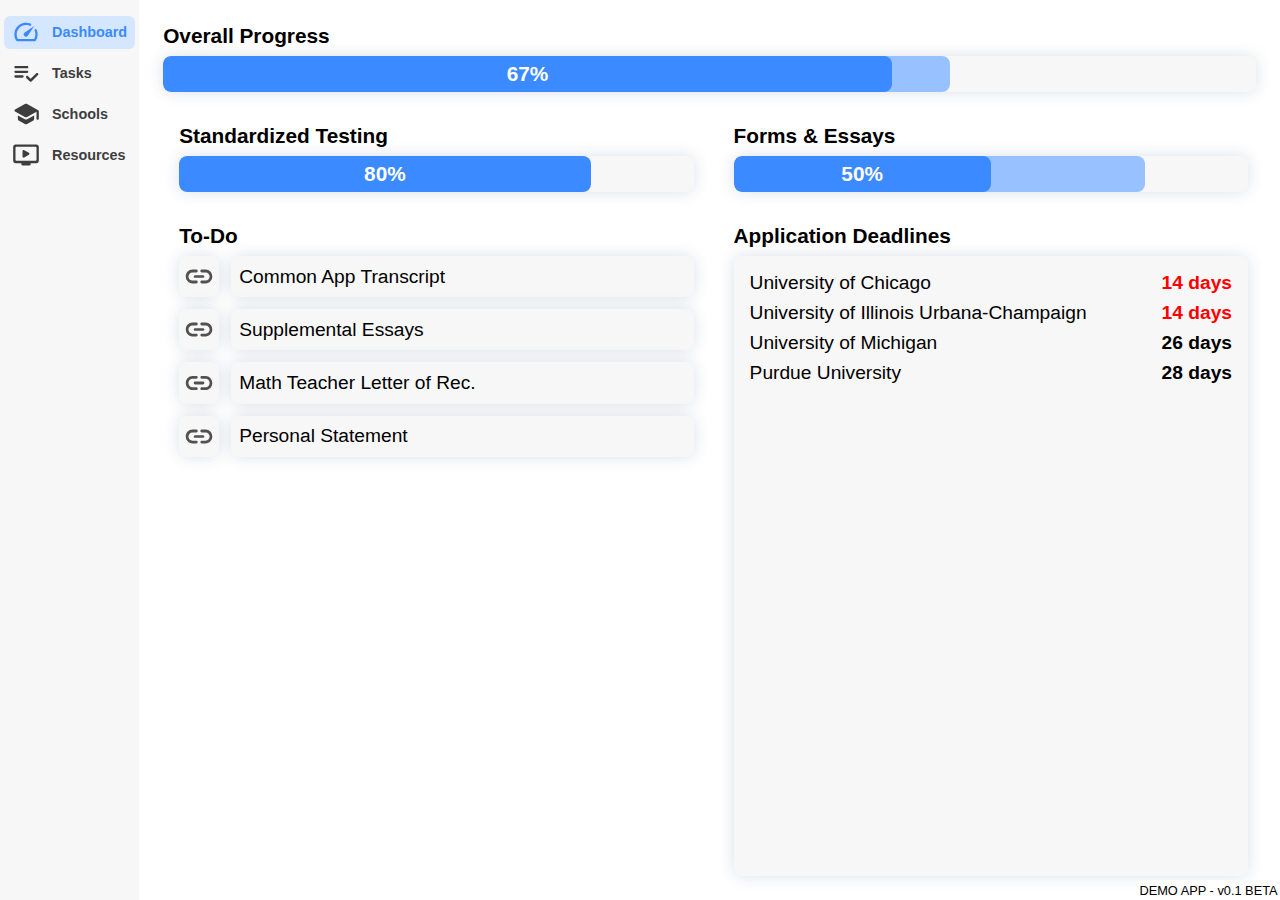
==== demo.html @ 81c55940 "Demo" ====
<!DOCTYPE html>
<html lang="en">
<head>
	<meta charset="UTF-8">
	<meta http-equiv="X-UA-Compatible" content="IE=edge">
	<meta name="viewport" content="width=device-width, initial-scale=1.0">
	<title>Prep Me Demo</title>

	<link rel="shortcut icon" href="images/favicon.png" type="image/png">

	<link rel="stylesheet" href="demo.css">
	<link rel="stylesheet" href="demo-styles/dash.css">
	<link rel="stylesheet" href="demo-styles/tasks.css">
	<link rel="stylesheet" href="demo-styles/schools.css">
	<link rel="stylesheet" href="demo-styles/resources.css">

	<script defer src="demo.js"></script>
</head>
<body>
	<p id="disclaimer">DEMO APP - v0.1 BETA</p>

	<div id="bruh" class="hidden">
		<div class="box">
			<p class="title">Hey!</p>
			<p>Thanks for trying out our demo. We can't open this resource because there is no application connected to this demo! <br><br>Click anywhere to close this alert.</p>
			<br>
		</div>
	</div>

	<nav>
		<div class="nav-page active" data-page="dash">
			<div class="img-container"><img src="demo-images/Dashboard.svg" alt="Dashboard"></div>
			<p class="label">Dashboard</p>
		</div>

		<div class="nav-page" data-page="tasks">
			<div class="img-container"><img src="demo-images/Todo.svg" alt="Tasks"></div>
			<p class="label">Tasks</p>
		</div>

		<div class="nav-page" data-page="schools">
			<div class="img-container"><img src="demo-images/Schools.svg" alt="Schools"></div>
			<p class="label">Schools</p>
		</div>

		<div class="nav-page" data-page="resources">
			<div class="img-container"><img src="demo-images/Resources.svg" alt="Resources"></div>
			<p class="label">Resources</p>
		</div>
	</nav>

	<page id="dash">
		<div class="section dash-row-1">
			<p class="title">Overall Progress</p>

			<div class="multi-bar overall-bar" style="--lb-left: 0%; --lb-right: 0%; --db-left: 0%; --db-right: 0%;">
				<div class="light-blue-bar"></div>
				<div class="dark-blue-bar"></div>
				<p class="label">56%</p>
			</div>
		</div>

		<div id="dash-row-2">
			<div class="section">
				<p class="title">Standardized Testing</p>
				<div class="multi-bar testing-bar" style="--lb-right: 0%; --db-right: 0%;">
					<div class="light-blue-bar"></div>
					<div class="dark-blue-bar"></div>
					<p class="label">84%</p>
				</div>
			</div>

			<div class="section">
				<p class="title">Forms & Essays</p>
				<div class="multi-bar essay-bar" style="--lb-right: 0%; --db-right: 0%;">
					<div class="light-blue-bar"></div>
					<div class="dark-blue-bar"></div>
					<p class="label">35%</p>
				</div>
			</div>
		</div>

		<div id="dash-row-3">
			<div class="section">
				<p class="title">To-Do</p>

				<div class="to-do">
					<div class="gray-box button" data-action="openResource">
						<img src="demo-images/Link.svg">
					</div>
					<div class="gray-box">Common App Transcript</div>
				</div>

				<div class="to-do">
					<div class="gray-box button" data-action="openResource">
						<img src="demo-images/Link.svg">
					</div>
					<div class="gray-box">Supplemental Essays</div>
				</div>

				<div class="to-do">
					<div class="gray-box button" data-action="openResource">
						<img src="demo-images/Link.svg">
					</div>
					<div class="gray-box">Math Teacher Letter of Rec.</div>
				</div>

				<div class="to-do">
					<div class="gray-box button" data-action="openResource">
						<img src="demo-images/Link.svg">
					</div>
					<div class="gray-box">Personal Statement</div>
				</div>
			</div>

			<div class="section">
				<p class="title">Application Deadlines</p>

				<div class="gray-box" id="application-deadlines">
					<div class="application">
						<p class="college">University of Chicago</p>
						<p class="deadline urgent">14 days</p>
					</div>

					<div class="application">
						<p class="college">University of Illinois Urbana-Champaign</p>
						<p class="deadline urgent">14 days</p>
					</div>

					<div class="application">
						<p class="college">University of Michigan</p>
						<p class="deadline">26 days</p>
					</div>

					<div class="application">
						<p class="college">Purdue University</p>
						<p class="deadline">28 days</p>
					</div>
				</div>
			</div>
		</div>
	</page>

	<page id="tasks" class="hidden" style="font-size: 16rem;">
		<div class="task">
			<div class="gray-box main-task">
				<p class="title">Supplemental Essays</p>

				<div class="subsection">
					<p class="title">Tasks</p>
					<div class="minitask">
						<div class="checkbox" data-checked="no" data-type="essays"></div>
						<p class="desc">University of Chicago Essays</p>
					</div>

					<div class="minitask">
						<div class="checkbox" data-checked="no" data-type="essays"></div>
						<p class="desc">University of Michigan Essays</p>
					</div>

					<div class="minitask">
						<div class="checkbox" data-checked="yes" data-type="essays"></div>
						<p class="desc">Purdue University Essays</p>
					</div>

					<div class="minitask">
						<div class="checkbox" data-checked="yes" data-type="essays"></div>
						<p class="desc">UIUC Essays</p>
					</div>
				</div>

				<div class="subsection">
					<p class="title">Resources</p>

					<div class="resource" data-action="openResource">
						<img src="demo-images/Webinar.svg">
						<p>Essay Writing Webinar</p>
						<p>2 days</p>
					</div>
				</div>
			</div>

			<div class="multi-bar essay-bar" style="--db-right: 0%;">
				<div class="dark-blue-bar"></div>
			</div>

			<div class="gray-box button" data-action="openResource">
				<img src="demo-images/Link.svg">
			</div>

			<div class="gray-box button" data-action="toggleAllEssays">
				<img src="demo-images/Check.svg">
			</div>
		</div>

		<div class="task">
			<div class="gray-box main-task">
				<p class="title">Standardized Testing</p>

				<div class="subsection">
					<p class="title">Tasks</p>
					<div class="minitask">
						<div class="checkbox" data-checked="no" data-type="testing"></div>
						<p class="desc">Final Testing</p>
					</div>

					<div class="minitask">
						<div class="checkbox" data-checked="yes" data-type="testing"></div>
						<p class="desc">Practice Tests</p>
					</div>

					<div class="minitask">
						<div class="checkbox" data-checked="yes" data-type="testing"></div>
						<p class="desc">Guided Prep/Tutoring</p>
					</div>

					<div class="minitask">
						<div class="checkbox" data-checked="yes" data-type="testing"></div>
						<p class="desc">Take Trial Test</p>
					</div>

					<div class="minitask">
						<div class="checkbox" data-checked="yes" data-type="testing"></div>
						<p class="desc">Decide SAT or ACT</p>
					</div>
				</div>

				<div class="subsection">
					<p class="title">Resources</p>

					<div class="resource" data-action="openResource">
						<img src="demo-images/Test.svg">
						<p>SAT Prep Course</p>
					</div>

					<div class="resource" data-action="openResource">
						<img src="demo-images/Test.svg">
						<p>SAT & ACT Practice Tests</p>
					</div>
				</div>
			</div>

			<div class="multi-bar testing-bar" style="--db-right: 0%;">
				<div class="dark-blue-bar"></div>
			</div>

			<div class="gray-box button" data-action="openResource">
				<img src="demo-images/Link.svg">
			</div>

			<div class="gray-box button" data-action="toggleAllTesting">
				<img src="demo-images/Check.svg">
			</div>
		</div>
	</page>

	<page id="schools" class="hidden">
		<div class="section" id="top-choices">
			<p class="title">Your Top Choices</p>
			<div class="key">
				<div>You</div>
				<div>Top 75% Admitted</div>
			</div>
			<div class="body">
				<div class="gray-box" style="grid-area: a;">
					<p class="title">University of Chicago</p>

					<p>GPA</p>
					<div class="scale">
						<p class="left">1.0</p>
						<div class="multi-bar" style="--lb-left: 90%; --lb-right: 100%; --db-left: 92%; --db-right:97%;">
							<div class="light-blue-bar"></div>
							<div class="dark-blue-bar"></div>
						</div>
						<p class="right">4.0</p>
					</div>
					
					<p>SAT</p>
					<div class="scale">
						<p class="left">400</p>
						<div class="multi-bar" style="--lb-left: 80%; --lb-right: 100%; --db-left: 84%; --db-right:89%;">
							<div class="light-blue-bar"></div>
							<div class="dark-blue-bar"></div>
						</div>
						<p class="right">1600</p>
					</div>
				</div>
				
				<div class="link-button" style="grid-area: c;" data-action="openResource">
					<img src="demo-images/Link.svg">
					<p>Website</p>
				</div>

				<div class="link-button" style="grid-area: d;" data-action="openResource">
					<img src="demo-images/Link.svg">
					<p>Application</p>
				</div>

				<div class="gray-box" style="grid-area: b">
					<p class="title">University of Illinois Urbana-Champaign</p>

					<p>GPA</p>
					<div class="scale">
						<p class="left">1.0</p>
						<div class="multi-bar" style="--lb-left: 76%; --lb-right: 100%; --db-left: 92%; --db-right:97%;">
							<div class="light-blue-bar"></div>
							<div class="dark-blue-bar"></div>
						</div>
						<p class="right">4.0</p>
					</div>
					
					<p>SAT</p>
					<div class="scale">
						<p class="left">400</p>
						<div class="multi-bar" style="--lb-left: 65%; --lb-right: 100%; --db-left: 84%; --db-right:89%;">
							<div class="light-blue-bar"></div>
							<div class="dark-blue-bar"></div>
						</div>
						<p class="right">1600</p>
					</div>
				</div>

				<div class="link-button" style="grid-area: e;" data-action="openResource">
					<img src="demo-images/Link.svg">
					<p>Website</p>
				</div>

				<div class="link-button" style="grid-area: f;" data-action="openResource">
					<img src="demo-images/Link.svg">
					<p>Application</p>
				</div>
			</div>
		</div>

		<div class="section" id="college-fit">
			<p class="title">College Fit</p>
			<div>Northwestern University</div>
			<div class="fit">92% Fit</div>
			<div class="link-button" data-action="openResource">
				<img src="demo-images/Link.svg">
				<p>Explore</p>
			</div>
			<div class="link-button regular" data-action="openResource">
				<p>Add to College List</p>
			</div>

			<div>University of California Berkeley</div>
			<div class="fit">86% Fit</div>
			<div class="link-button" data-action="openResource">
				<img src="demo-images/Link.svg">
				<p>Explore</p>
			</div>
			<div class="link-button regular" data-action="openResource">
				<p>Add to College List</p>
			</div>

			<div>Columbia University</div>
			<div class="fit">82% Fit</div>
			<div class="link-button" data-action="openResource">
				<img src="demo-images/Link.svg">
				<p>Explore</p>
			</div>
			<div class="link-button regular" data-action="openResource">
				<p>Add to College List</p>
			</div>

			<div>Carnegie Mellon University</div>
			<div class="fit">77% Fit</div>
			<div class="link-button" data-action="openResource">
				<img src="demo-images/Link.svg">
				<p>Explore</p>
			</div>
			<div class="link-button regular" data-action="openResource">
				<p>Add to College List</p>
			</div>
		</div>
	</page>

	<page id="resources" class="hidden">
		<div class="section events">
			<p class="title">Virtual Events and Webinars</p>
			
			<div class="gray-box">
				<div class="resource">
					<img src="demo-images/Webinar.svg">
					<p>About UChicago</p>
					<div class="button blue" data-action="openResource">Join Now</div>
				</div>

				<div class="resource">
					<img src="demo-images/Webinar.svg">
					<p>Essay Writing Webinar</p>
					<div class="button blue" data-action="openResource">3 Days</div>
				</div>

				<div class="resource">
					<img src="demo-images/Webinar.svg">
					<p>Application Workshop</p>
					<div class="button gray" data-action="openResource">Register</div>
				</div>

				<div class="resource">
					<img src="demo-images/Webinar.svg">
					<p>College Fair</p>
					<div class="button red" data-action="openResource">Canceled</div>
				</div>
			</div>
		</div>

		<div class="section guides">
			<p class="title">Guides</p>

			<div class="gray-box">
				<div class="resource" data-action="openResource">
					<img src="demo-images/Test.svg">
					<p>Asking for Letters of Rec.</p>
				</div>

				<div class="resource" data-action="openResource">
					<img src="demo-images/Test.svg">
					<p>ACT vs SAT</p>
				</div>

				<div class="resource" data-action="openResource">
					<img src="demo-images/Test.svg">
					<p>College Research: Finding the Fit</p>
				</div>

				<div class="resource" data-action="openResource">
					<img src="demo-images/Webinar.svg">
					<p>Interpreting Admissions Data</p>
				</div>
			</div>
		</div>

		<div class="section cal">
			<p class="title">Calendar</p>

			<div class="gray-box">
				<div class="subsection">
					<p class="title">Today</p>
					<div class="resource" data-action="openResource">
						<img src="demo-images/Webinar.svg">
						<p>About UChicago</p>
					</div>
				</div>

				<div class="subsection">
					<p class="title">Thursday, May 18</p>
					<div class="resource" data-action="openResource">
						<img src="demo-images/Webinar.svg">
						<p>Essay Writing Webinar</p>
					</div>

					<div class="resource" data-action="openResource">
						<img src="demo-images/Test.svg">
						<p>SAT Tutoring</p>
					</div>
				</div>

				<div class="subsection">
					<p class="title">Saturday, May 20</p>
					<div class="resource" data-action="openResource">
						<img src="demo-images/Test.svg">
						<p>SAT Test Day</p>
					</div>
				</div>

				<div class="subsection">
					<p class="title">Wednesday, May 24</p>
					<div class="resource" data-action="openResource">
						<img src="demo-images/Thing.svg">
						<p>Finish All Forms</p>
					</div>
				</div>
			</div>
		</div>
	</page>

	</page>
</body>
</html>
---- demo.css ----
:root {
	--root-font-size: 1px;
	font-size: var(--root-font-size);
}

* {
	margin: 0;
	padding: 0;
	font-family: sans-serif;
	-webkit-tap-highlight-color: transparent;
}

page > div.faded-out {
	opacity: 0;
}

page > div {
	transition: opacity 0.1s linear;
	opacity: 1;
}

page > div.no-trans {
	transition: none !important;
}

#bruh {
	position: absolute;
	top: 0;
	left: 0;
	width: 100vw;
	height: 100vh;
	background-color: rgba(0, 0, 0, 0.3);
	z-index: 999;
	user-select: none;
	opacity: 1;
	transition: opacity 0.3s ease;
}

#bruh .box {
	background-color: #FFFFFF;
	font-size: 20rem;
	position: absolute;
	top: 50%;
	left: 50%;
	transform: translate(-50%, -50%);
	padding: 30rem;
	border-radius: 10rem;
	box-shadow: 0rem 0rem 20rem rgba(0, 0, 0, 0.4);
	max-width: 400rem;
	text-align: center;
}

#bruh .box .title {
	font-size: 26rem;
	font-weight: bold;
	margin-bottom: 10rem;
}

#bruh.hidden {
	opacity: 0;
	pointer-events: none;
}

#disclaimer {
	position: absolute;
	bottom: 0;
	right: 0;
	padding: 3rem;
	font-size: 16rem;
	background-color: white;
	user-select: none;
	z-index: 9999;
}

html, body {
	/* overflow: hidden; */
}

body {
	display: grid;
	grid-template-columns: min-content auto;
	height: 100vh;
	width: 100vw;
	position: relative;
}

nav {
	display: grid;
	grid-template-rows: repeat(4, 41rem);
	padding: 10rem 5rem;
	padding-top: 20rem;
	background-color: #F7F7F7;
	width: max-content;
	height: calc(100vh - 30rem);
	row-gap: 10rem;
}

nav .nav-page {
	display: grid;
	grid-template-columns: min-content auto;
	column-gap: 15rem;
	align-items: center;
	border-radius: 8rem;
	padding: 0rem 10rem;
	font-weight: bold;
	color: #3E3E3E;
	background-color: #F7F7F7;
	cursor: pointer;
	transition: filter 0.2s ease, color 0.1s linear, background-color 0.2s linear;
}

nav .nav-page .label {
	font-size: 18rem;
}

@media (hover:hover) {
	nav .nav-page:hover {
		filter: brightness(0.95);
	}
}

nav .nav-page.active {
	background-color: #D5E6FF;
	color: #3C8AFF;
}

nav .nav-page .img-container {
	width: 35rem;
	display: grid;
	align-items: center;
}

nav .nav-page .img-container img {
	width: 100%;
	height: 100%;
	filter: invert(21%) sepia(3%) saturate(37%) hue-rotate(314deg) brightness(92%) contrast(85%);
}

nav .nav-page.active .img-container img {
	filter: invert(48%) sepia(25%) saturate(5434%) hue-rotate(200deg) brightness(100%) contrast(102%);
}

page {
	width: calc(100% - 60rem);
	height: calc(100% - 60rem);
	padding: 30rem;
}

page.hidden {
	display: none !important;
}

.section p.title {
	font-weight: bold;
	font-size: 26rem;
	margin-bottom: 10rem;
}

.multi-bar {
	--lb-right: 50%;
	--lb-left: 0%;
	--db-right: 30%;
	--db-left: 0%;
	background-color: #F7F7F7;
	border-radius: 10rem;
	height: 45rem;
	box-shadow: 0rem 0rem 20rem rgba(0, 49, 105, 0.15);
	position: relative;
	overflow: hidden;
}

.multi-bar div {
	transition: width 0.5s ease;
}

div.no-trans .multi-bar div {
	transition: none !important;
}

div.faded-out .multi-bar div {
	width: 0;
}

.multi-bar .light-blue-bar {
	position: absolute;
	border-radius: 10rem;
	width: calc(var(--lb-right) - var(--lb-left));
	height: 45rem;
	left: var(--lb-left);
	background-color: #98c1ff;
}

.multi-bar .dark-blue-bar {
	position: absolute;
	border-radius: 10rem;
	width: calc(var(--db-right) - var(--db-left));
	height: 45rem;
	left: var(--db-left);
	background-color: #3b8aff;
}

.multi-bar .label {
	position: absolute;
	top: 50%;
	left: calc((var(--db-left) + var(--db-right))/2);
	transform: translate(-50%, -50%);
	color: white;
	font-weight: bold;
	font-size: 26rem;
}

.gray-box {
	background-color: #F7F7F7;
	box-shadow: 0rem 0rem 20rem rgba(0, 49, 105, 0.15);
	border-radius: 10rem;
	padding: 10rem;
}

.resource {
	display: grid;
	grid-template-columns: min-content auto max-content;
	align-items: center;
	gap: 10rem;
}

.resource > p {
	font-size: 22rem
}

.resource > img {
	width: 45rem;
}
---- demo-styles/dash.css ----
#dash {
	display: grid;
	grid-template-rows: min-content min-content auto;
	gap: 40rem;
}

#dash-row-2, #dash-row-3 {
	padding: 0rem 20rem;
	display: grid;
	grid-template-columns: repeat(2, calc(50% - 20rem));
	gap: 50rem;
}

.to-do {
	display: grid;
	margin-bottom: 15rem;
	gap: 15rem;
	grid-template-columns: min-content auto;
}

.to-do .button {
	padding: 5rem;
}

.to-do .button img {
	width: 40rem;
}

.to-do .gray-box {
	display: grid;
	align-items: center;
	font-size: 24rem;
}

#dash-row-3 .section:nth-child(2) {
	display: grid;
	grid-template-rows: min-content auto;
}

#application-deadlines {
	display: grid;
	gap: 10rem;
	padding: 20rem;
	font-size: 24rem;
	align-items: start;
	align-content: start;
}

#application-deadlines .application {
	display: grid;
	gap: 40rem;
	width: 100%;
	grid-template-columns: auto max-content;
}

#application-deadlines .application .college {
	overflow: hidden;
	white-space: nowrap;
	text-overflow: ellipsis;
}

#application-deadlines .application .deadline {
	font-weight: bold;
}

#application-deadlines .application .urgent {
	color: red;
}
---- demo-styles/tasks.css ----
#tasks {
	display: grid;
	grid-template-columns: 1fr 1fr;
	gap: 40rem;
}

.task {
	display: grid;
	grid-template-columns: 1fr 1fr;
	grid-template-rows: auto max-content max-content;
	grid-template-areas:
		'main main'
		'bar bar'
		'b1 b2';
	gap: 15rem;
}

.main-task {
	grid-area: main;
	display: grid;
	grid-template-rows: min-content auto min-content;
	padding: 25rem;
	gap: 15rem;
}

.main-task > p.title {
	font-size: 26rem;
	font-weight: bold;
	text-align: center;
}

.main-task .subsection {
	display: grid;
	gap: 10rem;
	align-items: start;
	align-content: start;
}

.main-task .subsection > p.title {
	font-size: 26rem;
	font-weight: bold;
}

.main-task .minitask {
	display: grid;
	grid-template-columns: min-content auto;
	align-items: center;
	gap: 10rem;
}

.main-task .minitask > .checkbox {
	width: 40rem;
	height: 40rem;
	background-color: #E6E6E6;
	border-radius: 8rem;
	transition: background-color 0.2s linear;
}

.main-task .minitask > .checkbox[data-checked="yes"] {
	background-color: #00F462;
}

.main-task .minitask > p.desc {
	font-size: 22rem;
}

.task .multi-bar {
	grid-area: bar;
}

.task .button {
	display: grid;
	align-items: center;
	justify-content: center;
	padding: 2.5rem;
}

.task .button img {
	display: block;
	height: 40rem;
	margin: 0;
}
---- demo-styles/schools.css ----
#schools {
	display: grid;
	gap: 30rem;
	grid-template-rows: min-content min-content;
	align-content: start;
}

#schools .link-button {
	display: grid;
	grid-template-columns: min-content auto;
	align-items: center;
	background-color: #f7f7f7;
	border-radius: 8rem;
	padding: 5rem 15rem;
	font-size: 24rem;
	font-weight: bold;
	color: #515151;
	gap: 15rem;
	text-align: center;
}

#schools .link-button img {
	width: 40rem;
}

#top-choices {
	position: relative;
	display: grid;
	grid-template-rows: min-content auto;
	gap: 20rem;
}

#top-choices .key {
	position: absolute;
	top: 10rem;
	left: 50%;
	transform: translateX(-50%);
	display: grid;
	gap: 15rem;
	grid-template-columns: repeat(2, max-content);
}

#top-choices .key div {
	font-size: 18rem;
	padding: 3rem 15rem;
	border-radius: 8rem;
	font-weight: bold;
}

#top-choices .key div:nth-child(1) {
	background-color: #3b8aff;
}

#top-choices .key div:nth-child(2) {
	background-color: #98c1ff;
}

#top-choices .body {
	display: grid;
	grid-template-columns: repeat(4, 1fr);
	grid-template-rows: auto min-content;
	grid-template-areas:
		'a a b b'
		'c d e f';
	gap: 20rem;
}

#top-choices .body .gray-box {
	padding: 20rem;
	display: grid;
	gap: 10rem;
	align-items: start;
	align-content: start;
}

#top-choices .body .gray-box .title {
	font-size: 26rem;
}

#top-choices .body .gray-box p {
	font-size: 24rem;
}

#top-choices .body .gray-box .scale {
	display: grid;
	grid-template-columns: 70rem auto 70rem;
	text-align: center;
	margin-bottom: 30rem;
}

#top-choices .body .gray-box .multi-bar, #top-choices .body .gray-box .multi-bar * {
	height: 30rem;
	border-radius: 8rem;
}

#college-fit {
	display: grid;
	grid-template-areas:
		'a a a a'
		'b c d e'
		'f g h i'
		'j k l m'
		'n o p q';
	grid-template-columns: auto 120rem max-content	max-content;
	gap: 15rem;
	font-size: 24rem;
}

#college-fit div {
	background-color: #f7f7f7;
	padding: 5rem 15rem;
	border-radius: 8rem;
	height: calc(100% - 10rem);
	display: grid;
	align-items: center;
}

#college-fit div.fit {
	text-align: center;
}

#college-fit .link-button.regular {
	grid-template-columns: max-content;
}

#college-fit .title {
	grid-area: a;
}
---- demo-styles/resources.css ----
#resources {
	display: grid;
	grid-template-areas:
		'events cal'
		'guides cal';
	grid-template-columns: 3fr 2fr;
	grid-template-rows: 1fr 1fr;
	row-gap: 30rem;
	column-gap: 40rem;
}

#resources .section {
	display: grid;
	grid-template-rows: min-content auto;
}

#resources .events .resource {
	grid-template-columns: min-content auto 130rem;
}

#resources .section .gray-box {
	padding: 15rem;
	display: grid;
	gap: 10rem;
	align-items: start;
	align-content: start;
}

.events {
	grid-area: events;
}

.events .button {
	border-radius: 8rem;
	font-size: 20rem;
	text-align: center;
	padding: 8rem 10rem;
	font-weight: bold;
}

.events .button.gray {
	background-color: #E6E6E6;
}

.events .button.blue {
	background-color: #98c1ff;
}

.events .button.red {
	background-color: #ffb0b0;
}

.guides {
	grid-area: guides;
}

.cal {
	grid-area: cal;
}

#resources .cal .gray-box {
	display: grid;
	gap: 40rem;
}

.cal .subsection .resource {
	padding: 0rem 15rem;
}
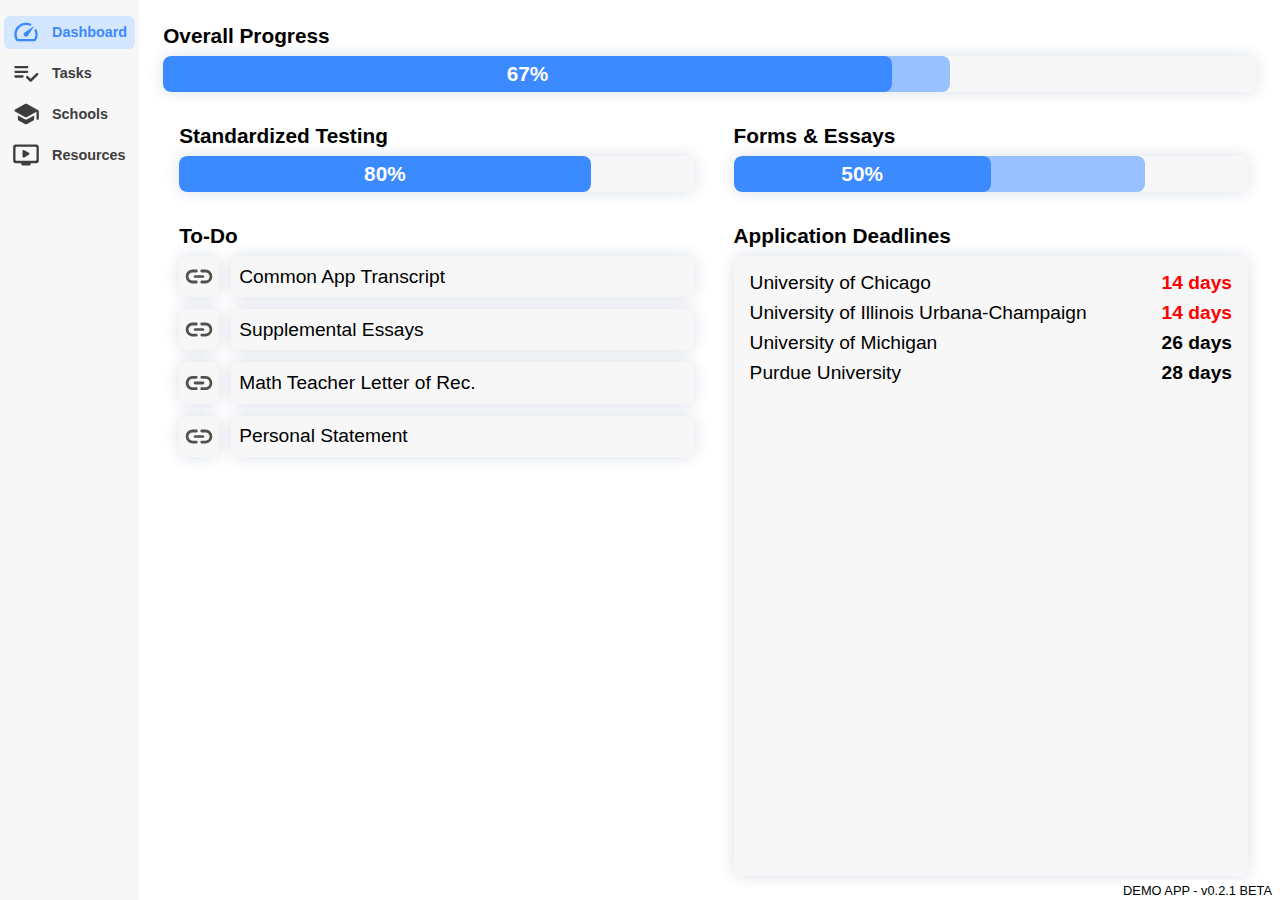
==== commit a044efff: "Version update" ====
--- a/demo.html
+++ b/demo.html
@@ -17,7 +17,7 @@
 	<script defer src="demo.js"></script>
 </head>
 <body>
-	<p id="disclaimer">DEMO APP - v0.1 BETA</p>
+	<p id="disclaimer">DEMO APP - v0.2.1 BETA</p>
 
 	<div id="bruh" class="hidden">
 		<div class="box">
--- a/demo.css
+++ b/demo.css
@@ -66,6 +66,7 @@
 	bottom: 0;
 	right: 0;
 	padding: 3rem;
+	padding-right: 10rem;
 	font-size: 16rem;
 	background-color: white;
 	user-select: none;
@@ -73,7 +74,7 @@
 }
 
 html, body {
-	/* overflow: hidden; */
+	overflow: hidden;
 }
 
 body {
@@ -202,7 +203,7 @@
 .multi-bar .label {
 	position: absolute;
 	top: 50%;
-	left: calc((var(--db-left) + var(--db-right))/2);
+	left: max(40rem, calc((var(--db-left) + var(--db-right))/2));
 	transform: translate(-50%, -50%);
 	color: white;
 	font-weight: bold;
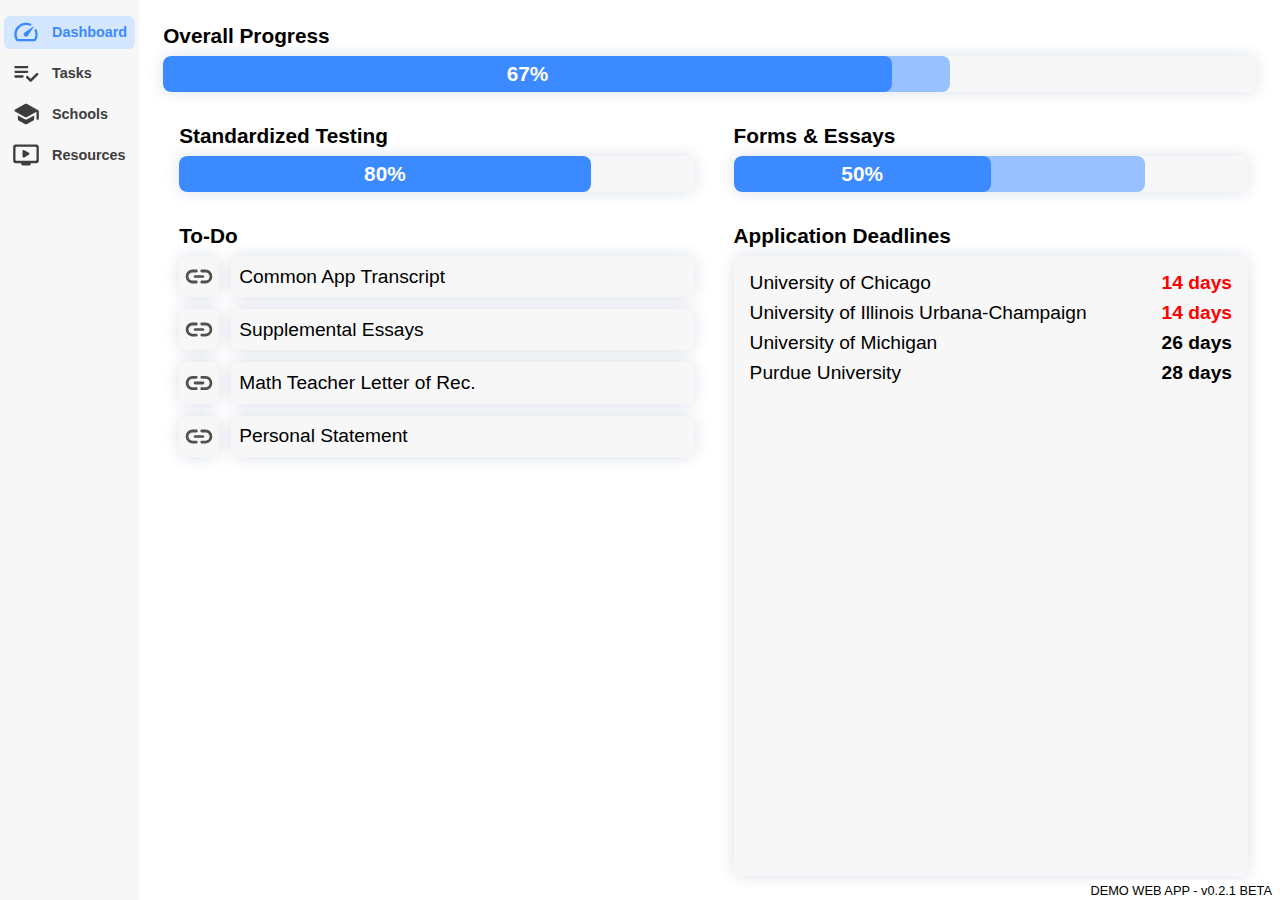
==== commit bdfe5899: "Clarify demo is a web app and not an app" ====
--- a/demo.html
+++ b/demo.html
@@ -17,7 +17,7 @@
 	<script defer src="demo.js"></script>
 </head>
 <body>
-	<p id="disclaimer">DEMO APP - v0.2.1 BETA</p>
+	<p id="disclaimer">DEMO WEB APP - v0.2.1 BETA</p>
 
 	<div id="bruh" class="hidden">
 		<div class="box">
